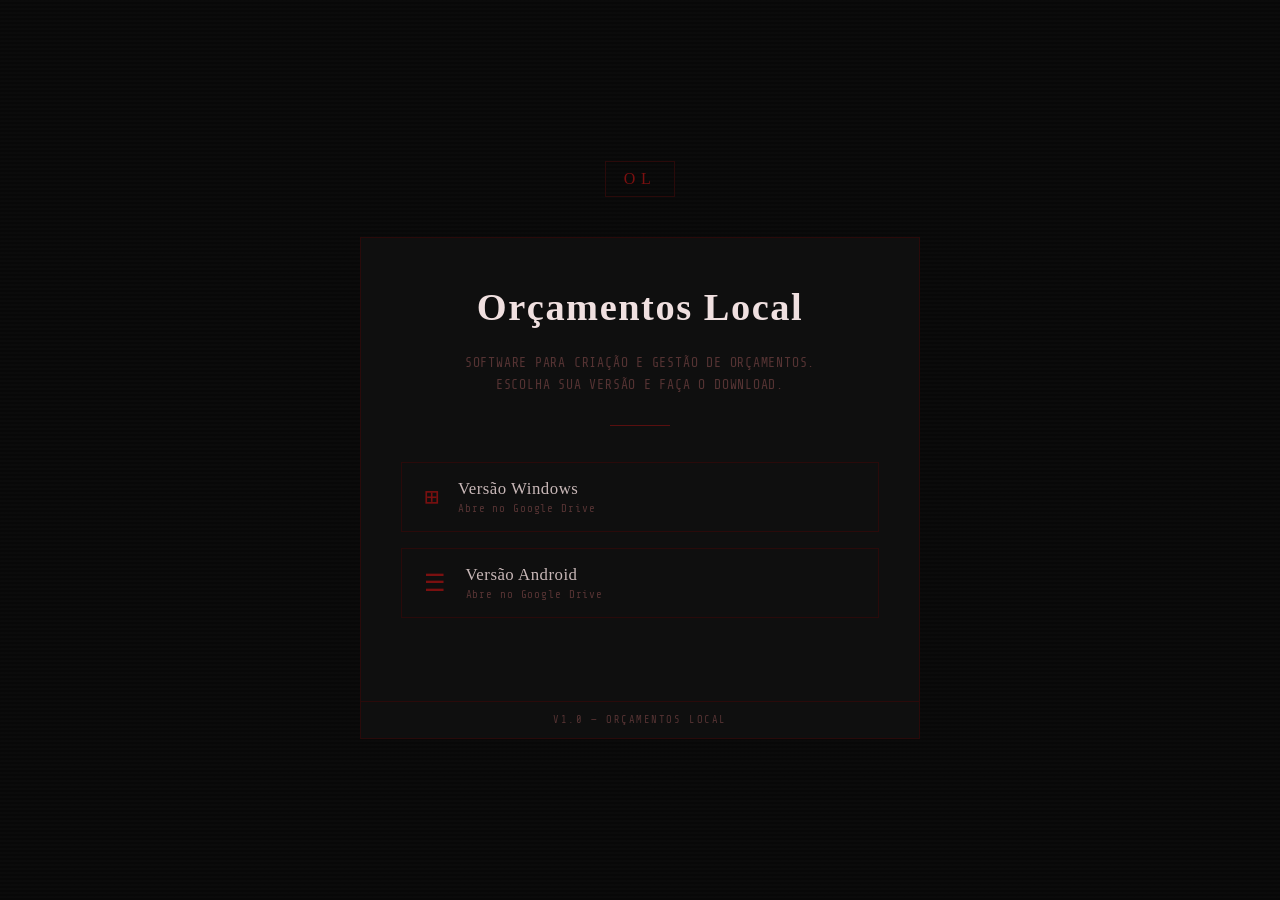
==== index.html @ 14ca270e "upload upload" ====
<!DOCTYPE html>
<html lang="pt-BR">
<head>
  <meta charset="UTF-8" />
  <meta name="viewport" content="width=device-width, initial-scale=1.0" />
  <title>Orçamentos Local</title>
  <link rel="stylesheet" href="style.css" />
</head>
<body>

  <div class="container">

    <header>
      <div class="logo-mark">OL</div>
    </header>

    <main>
      <h1>Orçamentos Local</h1>
      <h2>Software para criação e gestão de orçamentos.<br>Escolha sua versão e faça o download.</h2>

      <div class="divider"></div>

      <div class="buttons">

        <a class="btn" href="https://drive.google.com/drive/folders/1gRQSOIG7Rkxvti3DklFNzjTR8FhxQzdj?usp=drive_link" target="_blank" rel="noopener" id="btn-windows">
          <span class="btn-icon">⊞</span>
          <span class="btn-text">
            <span class="btn-label">Versão Windows</span>
            <span class="btn-sub">Abre no Google Drive</span>
          </span>
        </a>

        <a class="btn" href="https://drive.google.com/drive/folders/1ZdwQRkuTWuwqeoj8a6K441aAKIlNO_kb?usp=drive_link" target="_blank" rel="noopener" id="btn-android">
          <span class="btn-icon">☰</span>
          <span class="btn-text">
            <span class="btn-label">Versão Android</span>
            <span class="btn-sub">Abre no Google Drive</span>
          </span>
        </a>

      </div>

      <p class="note" id="download-note"></p>
    </main>

    <footer>
      <span>v1.0 &mdash; Orçamentos Local</span>
    </footer>

  </div>

  <script src="script.js"></script>
</body>
</html>
---- style.css ----
/* ===========================
   Orçamentos Local — style.css
   Tema: Vermelho & Preto
=========================== */

@import url('https://fonts.googleapis.com/css2?family=IM+Fell+English:ital@0;1&family=Share+Tech+Mono&display=swap');

*, *::before, *::after {
  box-sizing: border-box;
  margin: 0;
  padding: 0;
}

:root {
  --bg:         #080808;
  --bg-card:    #0f0f0f;
  --border:     #2a0a0a;
  --red:        #cc1a1a;
  --red-dim:    #7a1010;
  --red-glow:   rgba(204, 26, 26, 0.08);
  --text:       #c9b8b8;
  --text-muted: #553333;
  --white:      #f0e0e0;
}

html, body {
  height: 100%;
}

body {
  background-color: var(--bg);
  color: var(--text);
  font-family: 'Share Tech Mono', monospace;
  min-height: 100vh;
  display: flex;
  align-items: center;
  justify-content: center;
  padding: 2rem 1rem;

  background-image:
    repeating-linear-gradient(
      0deg,
      transparent,
      transparent 2px,
      rgba(255,255,255,0.01) 2px,
      rgba(255,255,255,0.01) 4px
    );
}

/* ── Layout ── */
.container {
  width: 100%;
  max-width: 560px;
  display: flex;
  flex-direction: column;
}

/* ── Header / Logo ── */
header {
  display: flex;
  justify-content: center;
  margin-bottom: 2.5rem;
}

.logo-mark {
  font-family: 'IM Fell English', serif;
  font-size: 1rem;
  letter-spacing: 0.35em;
  color: var(--red-dim);
  border: 1px solid var(--border);
  padding: 0.5rem 1.1rem;
  text-transform: uppercase;
}

/* ── Main Content ── */
main {
  border: 1px solid var(--border);
  background: var(--bg-card);
  padding: 3rem 2.5rem;
  display: flex;
  flex-direction: column;
  align-items: center;
  text-align: center;
  gap: 1.5rem;
}

h1 {
  font-family: 'IM Fell English', serif;
  font-size: 2.4rem;
  color: var(--white);
  letter-spacing: 0.04em;
  line-height: 1.1;
}

h2 {
  font-family: 'Share Tech Mono', monospace;
  font-size: 0.82rem;
  color: var(--text-muted);
  font-weight: 400;
  line-height: 1.7;
  letter-spacing: 0.06em;
  text-transform: uppercase;
}

/* ── Divider ── */
.divider {
  width: 60px;
  height: 1px;
  background: var(--red-dim);
  margin: 0.25rem auto;
  opacity: 0.7;
}

/* ── Buttons ── */
.buttons {
  display: flex;
  flex-direction: column;
  gap: 1rem;
  width: 100%;
  margin-top: 0.5rem;
}

.btn {
  display: flex;
  align-items: center;
  gap: 1.2rem;
  padding: 1rem 1.4rem;
  border: 1px solid var(--border);
  background: transparent;
  color: var(--text);
  text-decoration: none;
  transition: border-color 0.2s, background 0.2s, color 0.2s;
  text-align: left;
}

.btn:hover {
  border-color: var(--red);
  background: var(--red-glow);
  color: var(--white);
}

.btn:active {
  background: rgba(204, 26, 26, 0.15);
}

.btn-icon {
  font-size: 1.5rem;
  color: var(--red-dim);
  flex-shrink: 0;
  transition: color 0.2s;
}

.btn:hover .btn-icon {
  color: var(--red);
}

.btn-text {
  display: flex;
  flex-direction: column;
  gap: 0.2rem;
}

.btn-label {
  font-family: 'IM Fell English', serif;
  font-size: 1.05rem;
  color: inherit;
  letter-spacing: 0.03em;
}

.btn-sub {
  font-size: 0.68rem;
  color: var(--text-muted);
  letter-spacing: 0.08em;
}

/* ── Note ── */
.note {
  font-size: 0.7rem;
  color: var(--red-dim);
  letter-spacing: 0.1em;
  text-transform: uppercase;
  min-height: 1em;
  transition: opacity 0.4s;
}

/* ── Footer ── */
footer {
  border: 1px solid var(--border);
  border-top: none;
  padding: 0.75rem 1.5rem;
  text-align: center;
  font-size: 0.65rem;
  color: var(--text-muted);
  letter-spacing: 0.15em;
  text-transform: uppercase;
  background: var(--bg-card);
}

/* ── Responsive ── */
@media (max-width: 480px) {
  main {
    padding: 2rem 1.5rem;
  }

  h1 {
    font-size: 1.9rem;
  }

  h2 {
    font-size: 0.75rem;
  }
}
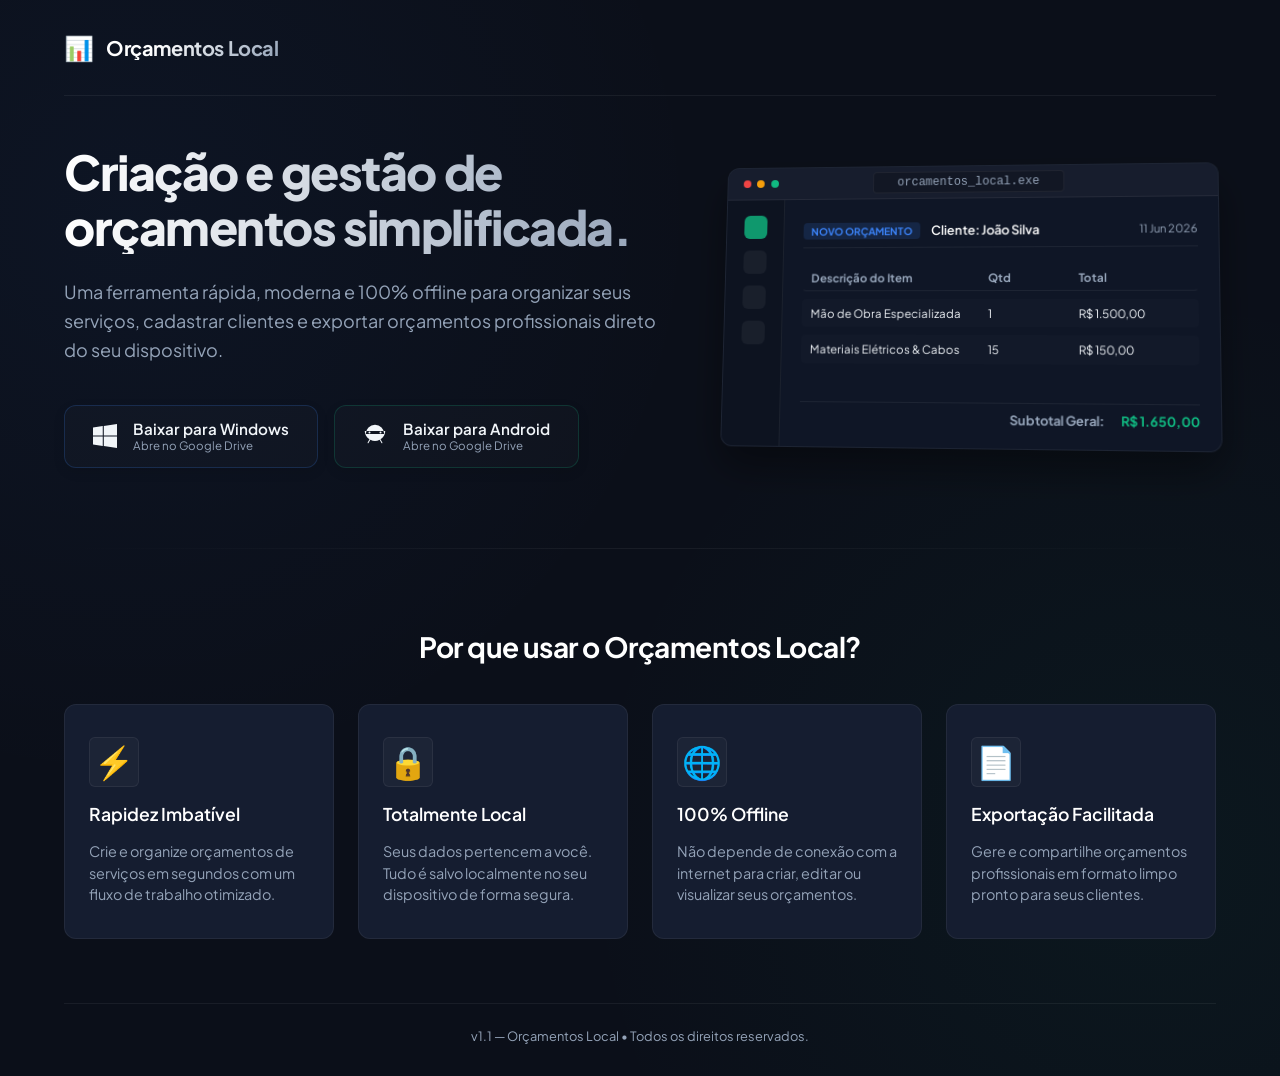
==== commit 1ef0fb61: "atualização" ====
--- a/index.html
+++ b/index.html
@@ -3,48 +3,162 @@
 <head>
   <meta charset="UTF-8" />
   <meta name="viewport" content="width=device-width, initial-scale=1.0" />
-  <title>Orçamentos Local</title>
+  <title>Orçamentos Local — Gestão de Orçamentos Profissional e Offline</title>
+  
+  <!-- SEO Meta Tags -->
+  <meta name="description" content="Orçamentos Local - Crie, organize e exporte orçamentos profissionais em segundos. Um software leve, seguro e 100% offline para Windows e Android." />
+  <meta name="keywords" content="orçamentos, gestão de orçamentos, gerar pdf, offline, windows, android, criar orçamento" />
+  
+  <!-- Open Graph / Facebook -->
+  <meta property="og:type" content="website" />
+  <meta property="og:title" content="Orçamentos Local — Gestão de Orçamentos Profissional" />
+  <meta property="og:description" content="Crie, organize e exporte orçamentos em segundos. Leve, seguro e 100% offline para Windows e Android." />
+  <meta property="og:image" content="https://raw.githubusercontent.com/username/project/main/preview.png" /> <!-- Placeholder for actual preview image -->
+
+  <!-- Google Fonts -->
+  <link rel="preconnect" href="https://fonts.googleapis.com">
+  <link rel="preconnect" href="https://fonts.gstatic.com" crossorigin>
+  <link href="https://fonts.googleapis.com/css2?family=Plus+Jakarta+Sans:wght@300;400;500;600;700&display=swap" rel="stylesheet">
+  
   <link rel="stylesheet" href="style.css" />
 </head>
 <body>
 
+  <!-- Toast Notification Container -->
+  <div id="toast-container"></div>
+
   <div class="container">
 
     <header>
-      <div class="logo-mark">OL</div>
+      <div class="logo">
+        <span class="logo-icon">📊</span>
+        <span class="logo-text">Orçamentos Local</span>
+      </div>
     </header>
 
     <main>
-      <h1>Orçamentos Local</h1>
-      <h2>Software para criação e gestão de orçamentos.<br>Escolha sua versão e faça o download.</h2>
+      
+      <!-- Hero Section -->
+      <section class="hero">
+        <div class="hero-text">
+          <h1>Criação e gestão de orçamentos simplificada.</h1>
+          <p class="subtitle">Uma ferramenta rápida, moderna e 100% offline para organizar seus serviços, cadastrar clientes e exportar orçamentos profissionais direto do seu dispositivo.</p>
+          
+          <div class="buttons">
+            <a class="btn btn-windows" href="https://drive.google.com/drive/folders/1gRQSOIG7Rkxvti3DklFNzjTR8FhxQzdj?usp=drive_link" target="_blank" rel="noopener" id="btn-windows">
+              <svg class="btn-svg" viewBox="0 0 24 24" width="24" height="24" fill="currentColor">
+                <path d="M0 3.449L9.75 2.1v9.45H0V3.449zM0 12.45h9.75v9.45L0 20.551v-8.1zM10.8 1.95L24 0v11.55H10.8V1.95zM10.8 12.45H24v11.55l-13.2-1.95v-9.6z"/>
+              </svg>
+              <span class="btn-text">
+                <span class="btn-label">Baixar para Windows</span>
+                <span class="btn-sub">Abre no Google Drive</span>
+              </span>
+            </a>
 
+            <a class="btn btn-android" href="https://drive.google.com/drive/folders/1ZdwQRkuTWuwqeoj8a6K441aAKIlNO_kb?usp=drive_link" target="_blank" rel="noopener" id="btn-android">
+              <svg class="btn-svg" viewBox="0 0 24 24" width="24" height="24" fill="currentColor">
+                <path d="M17.523 15.3l1.816 3.146a.5.5 0 1 1-.866.5l-1.838-3.185a10.05 10.05 0 0 1-9.27 0l-1.838 3.185a.5.5 0 0 1-.866-.5L6.477 15.3C3.666 13.565 1.75 10.51 1.75 7h20.5c0 3.51-1.916 6.565-4.727 8.3zm-11.023-5.8a1 1 0 1 0 0-2 1 1 0 0 0 0 2zm11 0a1 1 0 1 0 0-2 1 1 0 0 0 0 2zM12 .75a9.25 9.25 0 0 0-9.25 9.25h18.5A9.25 9.25 0 0 0 12 .75z"/>
+              </svg>
+              <span class="btn-text">
+                <span class="btn-label">Baixar para Android</span>
+                <span class="btn-sub">Abre no Google Drive</span>
+              </span>
+            </a>
+          </div>
+        </div>
+
+        <!-- Interactive Web Mockup -->
+        <div class="hero-mockup">
+          <div class="mockup-window">
+            <div class="mockup-header">
+              <div class="dots">
+                <span class="dot red"></span>
+                <span class="dot yellow"></span>
+                <span class="dot green"></span>
+              </div>
+              <div class="mockup-url">orcamentos_local.exe</div>
+            </div>
+            <div class="mockup-content">
+              <div class="mock-sidebar">
+                <div class="mock-nav-item active"></div>
+                <div class="mock-nav-item"></div>
+                <div class="mock-nav-item"></div>
+                <div class="mock-nav-item"></div>
+              </div>
+              <div class="mock-main">
+                <div class="mock-title-bar">
+                  <div>
+                    <span class="mock-tag">Novo Orçamento</span>
+                    <span class="mock-desc">Cliente: João Silva</span>
+                  </div>
+                  <span class="mock-date">11 Jun 2026</span>
+                </div>
+                <div class="mock-table">
+                  <div class="mock-row header">
+                    <span>Descrição do Item</span>
+                    <span>Qtd</span>
+                    <span>Total</span>
+                  </div>
+                  <div class="mock-row">
+                    <span>Mão de Obra Especializada</span>
+                    <span>1</span>
+                    <span>R$ 1.500,00</span>
+                  </div>
+                  <div class="mock-row">
+                    <span>Materiais Elétricos & Cabos</span>
+                    <span>15</span>
+                    <span>R$ 150,00</span>
+                  </div>
+                </div>
+                <div class="mock-total">
+                  <span>Subtotal Geral:</span>
+                  <span class="total-val">R$ 1.650,00</span>
+                </div>
+              </div>
+            </div>
+          </div>
+        </div>
+      </section>
+
+      <!-- Divider -->
       <div class="divider"></div>
 
-      <div class="buttons">
+      <!-- Features Section -->
+      <section class="features">
+        <h2>Por que usar o Orçamentos Local?</h2>
+        <div class="features-grid">
+          
+          <div class="feature-card">
+            <div class="feature-icon">⚡</div>
+            <h3>Rapidez Imbatível</h3>
+            <p>Crie e organize orçamentos de serviços em segundos com um fluxo de trabalho otimizado.</p>
+          </div>
 
-        <a class="btn" href="https://drive.google.com/drive/folders/1gRQSOIG7Rkxvti3DklFNzjTR8FhxQzdj?usp=drive_link" target="_blank" rel="noopener" id="btn-windows">
-          <span class="btn-icon">⊞</span>
-          <span class="btn-text">
-            <span class="btn-label">Versão Windows</span>
-            <span class="btn-sub">Abre no Google Drive</span>
-          </span>
-        </a>
+          <div class="feature-card">
+            <div class="feature-icon">🔒</div>
+            <h3>Totalmente Local</h3>
+            <p>Seus dados pertencem a você. Tudo é salvo localmente no seu dispositivo de forma segura.</p>
+          </div>
 
-        <a class="btn" href="https://drive.google.com/drive/folders/1ZdwQRkuTWuwqeoj8a6K441aAKIlNO_kb?usp=drive_link" target="_blank" rel="noopener" id="btn-android">
-          <span class="btn-icon">☰</span>
-          <span class="btn-text">
-            <span class="btn-label">Versão Android</span>
-            <span class="btn-sub">Abre no Google Drive</span>
-          </span>
-        </a>
+          <div class="feature-card">
+            <div class="feature-icon">🌐</div>
+            <h3>100% Offline</h3>
+            <p>Não depende de conexão com a internet para criar, editar ou visualizar seus orçamentos.</p>
+          </div>
 
-      </div>
+          <div class="feature-card">
+            <div class="feature-icon">📄</div>
+            <h3>Exportação Facilitada</h3>
+            <p>Gere e compartilhe orçamentos profissionais em formato limpo pronto para seus clientes.</p>
+          </div>
 
-      <p class="note" id="download-note"></p>
+        </div>
+      </section>
+
     </main>
 
     <footer>
-      <span>v1.0 &mdash; Orçamentos Local</span>
+      <span>v1.1 &mdash; Orçamentos Local &bull; Todos os direitos reservados.</span>
     </footer>
 
   </div>
--- a/style.css
+++ b/style.css
@@ -1,9 +1,7 @@
-/* ===========================
-   Orçamentos Local — style.css
-   Tema: Vermelho & Preto
-=========================== */
-
-@import url('https://fonts.googleapis.com/css2?family=IM+Fell+English:ital@0;1&family=Share+Tech+Mono&display=swap');
+/* =======================================================
+   Orçamentos Local — style.css (Nova Versão Modernizada)
+   Tema: Slate & Emerald (Profissional e Financeiro)
+   ======================================================= */
 
 *, *::before, *::after {
   box-sizing: border-box;
@@ -12,201 +10,524 @@
 }
 
 :root {
-  --bg:         #080808;
-  --bg-card:    #0f0f0f;
-  --border:     #2a0a0a;
-  --red:        #cc1a1a;
-  --red-dim:    #7a1010;
-  --red-glow:   rgba(204, 26, 26, 0.08);
-  --text:       #c9b8b8;
-  --text-muted: #553333;
-  --white:      #f0e0e0;
-}
-
-html, body {
-  height: 100%;
+  --bg: #0b0f19;
+  --bg-card: #151d30;
+  --bg-card-hover: #1c273f;
+  --border: rgba(255, 255, 255, 0.06);
+  --border-focus: rgba(16, 185, 129, 0.3);
+  --emerald: #10b981;
+  --emerald-glow: rgba(16, 185, 129, 0.15);
+  --blue: #3b82f6;
+  --blue-glow: rgba(59, 130, 246, 0.15);
+  --text: #f1f5f9;
+  --text-muted: #94a3b8;
+  --white: #ffffff;
+  --radius-sm: 6px;
+  --radius-md: 12px;
+  --radius-lg: 16px;
+  --transition: all 0.25s cubic-bezier(0.4, 0, 0.2, 1);
 }
 
 body {
   background-color: var(--bg);
   color: var(--text);
-  font-family: 'Share Tech Mono', monospace;
+  font-family: 'Plus Jakarta Sans', sans-serif;
   min-height: 100vh;
   display: flex;
-  align-items: center;
-  justify-content: center;
-  padding: 2rem 1rem;
-
-  background-image:
-    repeating-linear-gradient(
-      0deg,
-      transparent,
-      transparent 2px,
-      rgba(255,255,255,0.01) 2px,
-      rgba(255,255,255,0.01) 4px
-    );
-}
-
-/* ── Layout ── */
+  flex-direction: column;
+  justify-content: space-between;
+  position: relative;
+  overflow-x: hidden;
+  
+  /* Gradiente de fundo sutil para dar profundidade */
+  background-image: 
+    radial-gradient(circle at 10% 20%, rgba(59, 130, 246, 0.05) 0%, transparent 40%),
+    radial-gradient(circle at 90% 80%, rgba(16, 185, 129, 0.05) 0%, transparent 40%);
+}
+
 .container {
   width: 100%;
-  max-width: 560px;
-  display: flex;
-  flex-direction: column;
-}
-
-/* ── Header / Logo ── */
+  max-width: 1200px;
+  margin: 0 auto;
+  padding: 2rem 1.5rem;
+  display: flex;
+  flex-direction: column;
+  min-height: 100vh;
+  justify-content: space-between;
+}
+
+/* ── Header ── */
 header {
   display: flex;
-  justify-content: center;
-  margin-bottom: 2.5rem;
-}
-
-.logo-mark {
-  font-family: 'IM Fell English', serif;
-  font-size: 1rem;
-  letter-spacing: 0.35em;
-  color: var(--red-dim);
+  align-items: center;
+  padding-bottom: 2rem;
+  border-bottom: 1px solid var(--border);
+  margin-bottom: 3rem;
+}
+
+.logo {
+  display: flex;
+  align-items: center;
+  gap: 0.75rem;
+}
+
+.logo-icon {
+  font-size: 1.5rem;
+}
+
+.logo-text {
+  font-size: 1.25rem;
+  font-weight: 700;
+  letter-spacing: -0.02em;
+  color: var(--white);
+  background: linear-gradient(135deg, var(--white) 30%, var(--text-muted) 100%);
+  -webkit-background-clip: text;
+  -webkit-text-fill-color: transparent;
+}
+
+/* ── Main Content / Layout ── */
+main {
+  flex-grow: 1;
+  display: flex;
+  flex-direction: column;
+  gap: 5rem;
+}
+
+/* ── Hero Section ── */
+.hero {
+  display: grid;
+  grid-template-columns: 1.2fr 1fr;
+  gap: 3.5rem;
+  align-items: center;
+}
+
+.hero-text {
+  display: flex;
+  flex-direction: column;
+  gap: 1.5rem;
+  text-align: left;
+}
+
+h1 {
+  font-size: 3rem;
+  font-weight: 800;
+  line-height: 1.15;
+  color: var(--white);
+  letter-spacing: -0.03em;
+  background: linear-gradient(to right, #ffffff, #94a3b8);
+  -webkit-background-clip: text;
+  -webkit-text-fill-color: transparent;
+}
+
+.subtitle {
+  font-size: 1.125rem;
+  color: var(--text-muted);
+  line-height: 1.6;
+  font-weight: 400;
+}
+
+/* Botões Modernos */
+.buttons {
+  display: flex;
+  gap: 1rem;
+  margin-top: 1rem;
+  flex-wrap: wrap;
+}
+
+.btn {
+  display: flex;
+  align-items: center;
+  gap: 1rem;
+  padding: 0.85rem 1.75rem;
+  border-radius: var(--radius-md);
+  text-decoration: none;
+  font-weight: 600;
+  font-size: 0.95rem;
+  transition: var(--transition);
   border: 1px solid var(--border);
-  padding: 0.5rem 1.1rem;
+  background: rgba(255, 255, 255, 0.02);
+  color: var(--text);
+  box-shadow: 0 4px 12px rgba(0, 0, 0, 0.1);
+}
+
+.btn-windows {
+  border-color: rgba(59, 130, 246, 0.2);
+}
+
+.btn-windows:hover {
+  background: var(--blue-glow);
+  border-color: var(--blue);
+  color: var(--white);
+  box-shadow: 0 0 20px var(--blue-glow);
+  transform: translateY(-2px);
+}
+
+.btn-android {
+  border-color: rgba(16, 185, 129, 0.2);
+}
+
+.btn-android:hover {
+  background: var(--emerald-glow);
+  border-color: var(--emerald);
+  color: var(--white);
+  box-shadow: 0 0 20px var(--emerald-glow);
+  transform: translateY(-2px);
+}
+
+.btn-svg {
+  flex-shrink: 0;
+  transition: transform 0.2s;
+}
+
+.btn:hover .btn-svg {
+  transform: scale(1.1);
+}
+
+.btn-text {
+  display: flex;
+  flex-direction: column;
+  align-items: flex-start;
+}
+
+.btn-label {
+  font-size: 0.95rem;
+  font-weight: 600;
+}
+
+.btn-sub {
+  font-size: 0.72rem;
+  color: var(--text-muted);
+  font-weight: 400;
+}
+
+.btn:hover .btn-sub {
+  color: rgba(255, 255, 255, 0.7);
+}
+
+/* ── Mockup Interativo do App ── */
+.hero-mockup {
+  perspective: 1000px;
+  width: 100%;
+}
+
+.mockup-window {
+  background: #0f1626;
+  border: 1px solid var(--border);
+  border-radius: var(--radius-md);
+  overflow: hidden;
+  box-shadow: 0 20px 40px rgba(0, 0, 0, 0.4);
+  transform: rotateY(-5deg) rotateX(5deg);
+  transition: var(--transition);
+}
+
+.mockup-window:hover {
+  transform: rotateY(0deg) rotateX(0deg) translateY(-5px);
+  box-shadow: 0 25px 50px rgba(16, 185, 129, 0.1);
+  border-color: rgba(16, 185, 129, 0.2);
+}
+
+.mockup-header {
+  background: rgba(255, 255, 255, 0.03);
+  padding: 0.75rem 1rem;
+  display: flex;
+  align-items: center;
+  border-bottom: 1px solid var(--border);
+  position: relative;
+}
+
+.dots {
+  display: flex;
+  gap: 0.4rem;
+}
+
+.dot {
+  width: 8px;
+  height: 8px;
+  border-radius: 50%;
+}
+
+.dot.red { background: #ef4444; }
+.dot.yellow { background: #f59e0b; }
+.dot.green { background: #10b981; }
+
+.mockup-url {
+  position: absolute;
+  left: 50%;
+  transform: translateX(-50%);
+  font-size: 0.75rem;
+  color: var(--text-muted);
+  background: rgba(0, 0, 0, 0.2);
+  padding: 0.2rem 1.5rem;
+  border-radius: 4px;
+  border: 1px solid var(--border);
+  font-family: monospace;
+}
+
+.mockup-content {
+  display: grid;
+  grid-template-columns: 60px 1fr;
+  height: 250px;
+}
+
+.mock-sidebar {
+  background: rgba(0, 0, 0, 0.15);
+  border-right: 1px solid var(--border);
+  padding: 1rem 0.5rem;
+  display: flex;
+  flex-direction: column;
+  gap: 0.75rem;
+  align-items: center;
+}
+
+.mock-nav-item {
+  width: 24px;
+  height: 24px;
+  border-radius: 6px;
+  background: rgba(255, 255, 255, 0.05);
+}
+
+.mock-nav-item.active {
+  background: var(--emerald);
+  opacity: 0.8;
+}
+
+.mock-main {
+  padding: 1.25rem;
+  display: flex;
+  flex-direction: column;
+  gap: 1rem;
+}
+
+.mock-title-bar {
+  display: flex;
+  justify-content: space-between;
+  align-items: center;
+  border-bottom: 1px solid var(--border);
+  padding-bottom: 0.5rem;
+}
+
+.mock-tag {
+  background: rgba(59, 130, 246, 0.15);
+  color: var(--blue);
+  padding: 0.15rem 0.5rem;
+  border-radius: 4px;
+  font-size: 0.65rem;
+  font-weight: 700;
   text-transform: uppercase;
-}
-
-/* ── Main Content ── */
-main {
-  border: 1px solid var(--border);
-  background: var(--bg-card);
-  padding: 3rem 2.5rem;
-  display: flex;
-  flex-direction: column;
-  align-items: center;
-  text-align: center;
-  gap: 1.5rem;
-}
-
-h1 {
-  font-family: 'IM Fell English', serif;
-  font-size: 2.4rem;
-  color: var(--white);
-  letter-spacing: 0.04em;
-  line-height: 1.1;
-}
-
-h2 {
-  font-family: 'Share Tech Mono', monospace;
-  font-size: 0.82rem;
-  color: var(--text-muted);
-  font-weight: 400;
-  line-height: 1.7;
-  letter-spacing: 0.06em;
-  text-transform: uppercase;
+  margin-right: 0.5rem;
+}
+
+.mock-desc {
+  font-size: 0.8rem;
+  font-weight: 600;
+  color: var(--white);
+}
+
+.mock-date {
+  font-size: 0.7rem;
+  color: var(--text-muted);
+}
+
+.mock-table {
+  display: flex;
+  flex-direction: column;
+  gap: 0.5rem;
+}
+
+.mock-row {
+  display: grid;
+  grid-template-columns: 2fr 1fr 1.2fr;
+  font-size: 0.72rem;
+  padding: 0.35rem 0.5rem;
+  background: rgba(255, 255, 255, 0.01);
+  border-radius: 4px;
+  border: 1px solid transparent;
+}
+
+.mock-row.header {
+  font-weight: bold;
+  color: var(--text-muted);
+  border-bottom: 1px solid var(--border);
+  background: transparent;
+}
+
+.mock-total {
+  margin-top: auto;
+  align-self: flex-end;
+  display: flex;
+  gap: 1rem;
+  font-size: 0.8rem;
+  font-weight: 700;
+  color: var(--text-muted);
+  border-top: 1px solid var(--border);
+  padding-top: 0.5rem;
+  width: 100%;
+  justify-content: flex-end;
+}
+
+.total-val {
+  color: var(--emerald);
 }
 
 /* ── Divider ── */
 .divider {
-  width: 60px;
   height: 1px;
-  background: var(--red-dim);
-  margin: 0.25rem auto;
-  opacity: 0.7;
-}
-
-/* ── Buttons ── */
-.buttons {
+  background: linear-gradient(to right, transparent, var(--border), transparent);
+  width: 100%;
+}
+
+/* ── Seção de Funcionalidades (Features) ── */
+.features {
+  display: flex;
+  flex-direction: column;
+  gap: 2.5rem;
+  align-items: center;
+}
+
+.features h2 {
+  font-size: 1.75rem;
+  font-weight: 700;
+  letter-spacing: -0.02em;
+  color: var(--white);
+  text-align: center;
+}
+
+.features-grid {
+  display: grid;
+  grid-template-columns: repeat(auto-fit, minmax(240px, 1fr));
+  gap: 1.5rem;
+  width: 100%;
+}
+
+.feature-card {
+  background: var(--bg-card);
+  border: 1px solid var(--border);
+  padding: 2rem 1.5rem;
+  border-radius: var(--radius-md);
   display: flex;
   flex-direction: column;
   gap: 1rem;
-  width: 100%;
-  margin-top: 0.5rem;
-}
-
-.btn {
-  display: flex;
-  align-items: center;
-  gap: 1.2rem;
-  padding: 1rem 1.4rem;
+  transition: var(--transition);
+  text-align: left;
+}
+
+.feature-card:hover {
+  background: var(--bg-card-hover);
+  border-color: var(--border-focus);
+  transform: translateY(-4px);
+  box-shadow: 0 10px 30px rgba(0, 0, 0, 0.2);
+}
+
+.feature-icon {
+  font-size: 2rem;
+  width: 50px;
+  height: 50px;
+  display: flex;
+  align-items: center;
+  justify-content: center;
+  background: rgba(255, 255, 255, 0.03);
+  border-radius: var(--radius-sm);
   border: 1px solid var(--border);
-  background: transparent;
-  color: var(--text);
-  text-decoration: none;
-  transition: border-color 0.2s, background 0.2s, color 0.2s;
-  text-align: left;
-}
-
-.btn:hover {
-  border-color: var(--red);
-  background: var(--red-glow);
-  color: var(--white);
-}
-
-.btn:active {
-  background: rgba(204, 26, 26, 0.15);
-}
-
-.btn-icon {
-  font-size: 1.5rem;
-  color: var(--red-dim);
-  flex-shrink: 0;
-  transition: color 0.2s;
-}
-
-.btn:hover .btn-icon {
-  color: var(--red);
-}
-
-.btn-text {
-  display: flex;
-  flex-direction: column;
-  gap: 0.2rem;
-}
-
-.btn-label {
-  font-family: 'IM Fell English', serif;
-  font-size: 1.05rem;
-  color: inherit;
-  letter-spacing: 0.03em;
-}
-
-.btn-sub {
-  font-size: 0.68rem;
-  color: var(--text-muted);
-  letter-spacing: 0.08em;
-}
-
-/* ── Note ── */
-.note {
-  font-size: 0.7rem;
-  color: var(--red-dim);
-  letter-spacing: 0.1em;
-  text-transform: uppercase;
-  min-height: 1em;
-  transition: opacity 0.4s;
+}
+
+.feature-card:hover .feature-icon {
+  background: rgba(16, 185, 129, 0.1);
+  border-color: rgba(16, 185, 129, 0.3);
+}
+
+.feature-card h3 {
+  font-size: 1.1rem;
+  font-weight: 600;
+  color: var(--white);
+}
+
+.feature-card p {
+  font-size: 0.9rem;
+  color: var(--text-muted);
+  line-height: 1.5;
+}
+
+/* ── Notificações (Toast) ── */
+#toast-container {
+  position: fixed;
+  top: 1.5rem;
+  right: 1.5rem;
+  z-index: 1000;
+  display: flex;
+  flex-direction: column;
+  gap: 0.75rem;
+}
+
+.toast {
+  background: #1e293b;
+  border: 1px solid var(--emerald);
+  color: var(--white);
+  padding: 1rem 1.5rem;
+  border-radius: var(--radius-md);
+  box-shadow: 0 10px 25px rgba(0, 0, 0, 0.3);
+  font-size: 0.875rem;
+  font-weight: 500;
+  display: flex;
+  align-items: center;
+  gap: 0.75rem;
+  transform: translateX(120%);
+  transition: transform 0.4s cubic-bezier(0.16, 1, 0.3, 1), opacity 0.4s;
+  opacity: 0;
+}
+
+.toast.show {
+  transform: translateX(0);
+  opacity: 1;
 }
 
 /* ── Footer ── */
 footer {
-  border: 1px solid var(--border);
-  border-top: none;
-  padding: 0.75rem 1.5rem;
+  border-top: 1px solid var(--border);
+  padding-top: 1.5rem;
+  margin-top: 4rem;
   text-align: center;
-  font-size: 0.65rem;
-  color: var(--text-muted);
-  letter-spacing: 0.15em;
-  text-transform: uppercase;
-  background: var(--bg-card);
-}
-
-/* ── Responsive ── */
+  font-size: 0.8rem;
+  color: var(--text-muted);
+}
+
+/* ── Responsividade ── */
+@media (max-width: 968px) {
+  .hero {
+    grid-template-columns: 1fr;
+    gap: 3rem;
+    text-align: center;
+  }
+
+  .hero-text {
+    align-items: center;
+    text-align: center;
+  }
+
+  h1 {
+    font-size: 2.25rem;
+  }
+
+  .mockup-window {
+    transform: none;
+  }
+  
+  .mockup-window:hover {
+    transform: translateY(-5px);
+  }
+}
+
 @media (max-width: 480px) {
-  main {
-    padding: 2rem 1.5rem;
-  }
-
-  h1 {
-    font-size: 1.9rem;
-  }
-
-  h2 {
-    font-size: 0.75rem;
-  }
-}
+  .container {
+    padding: 1.5rem 1rem;
+  }
+  
+  .buttons {
+    flex-direction: column;
+    width: 100%;
+  }
+  
+  .btn {
+    width: 100%;
+    justify-content: center;
+  }
+}
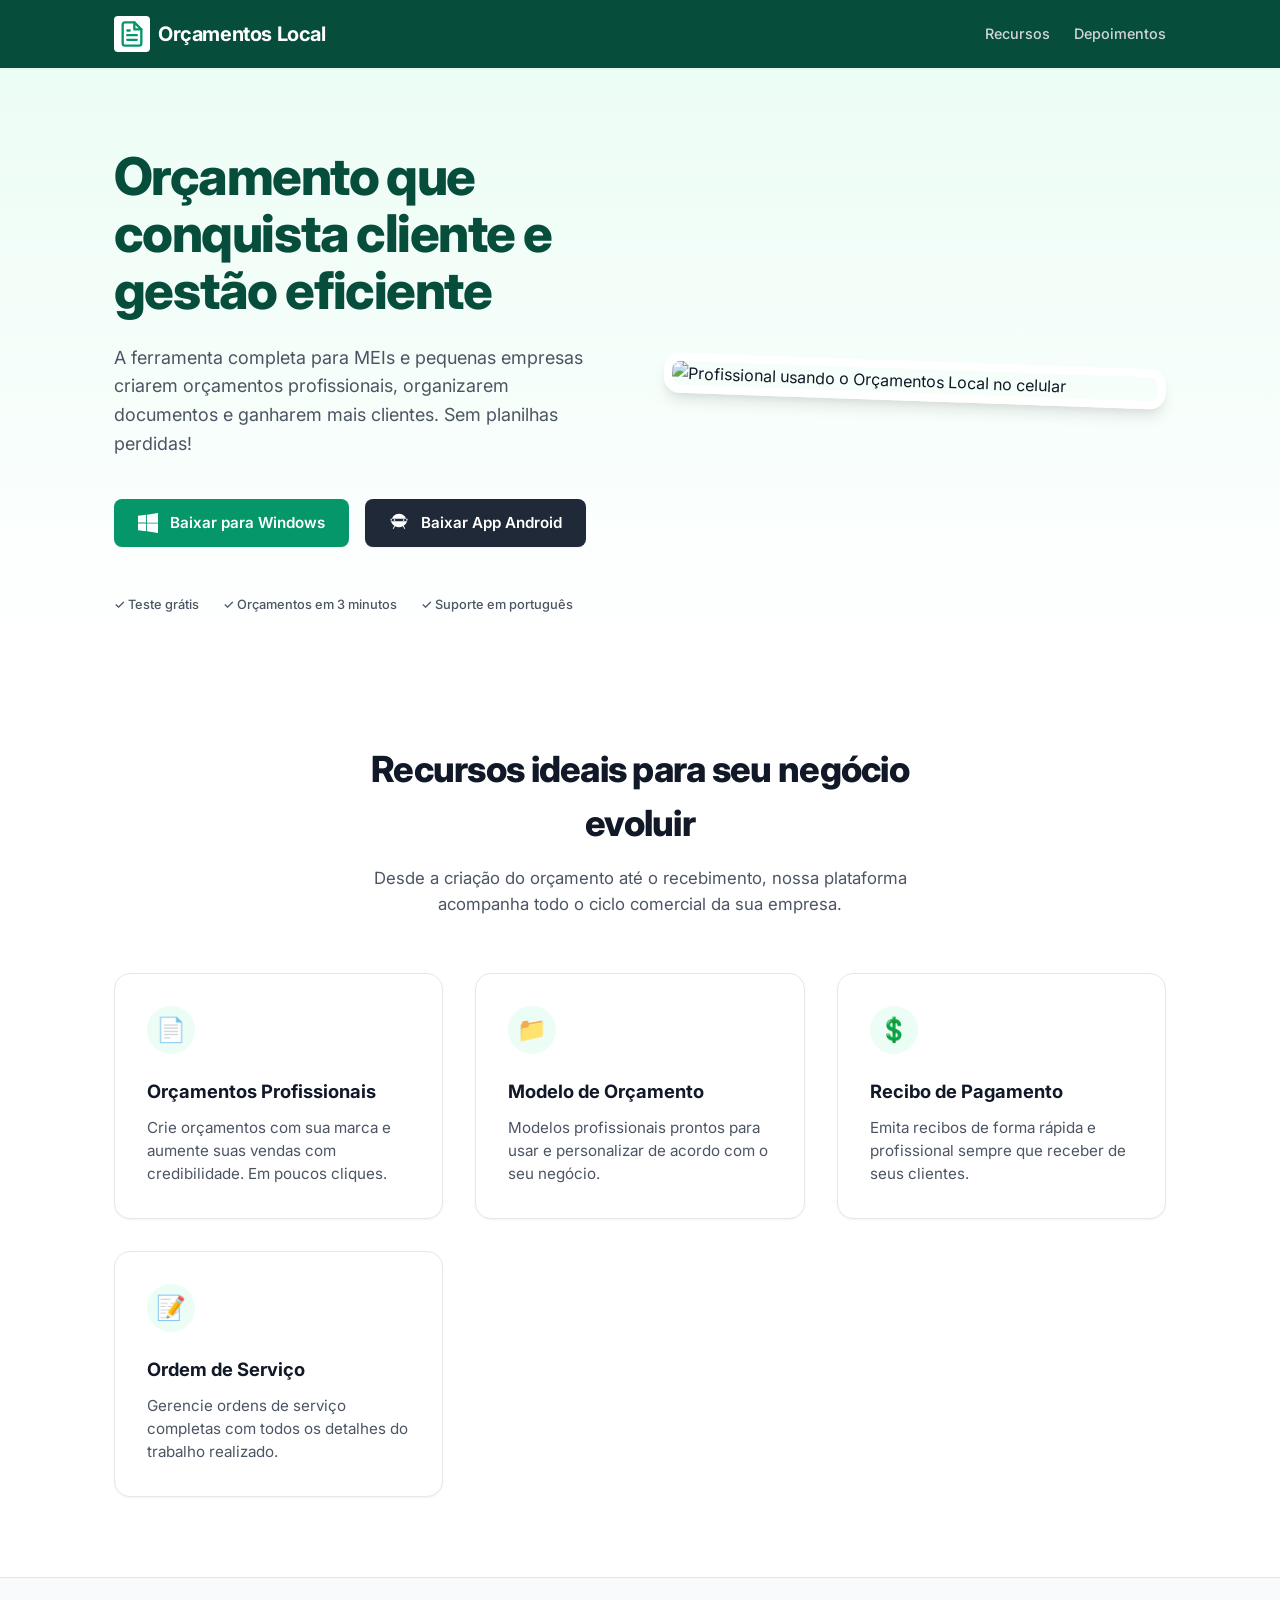
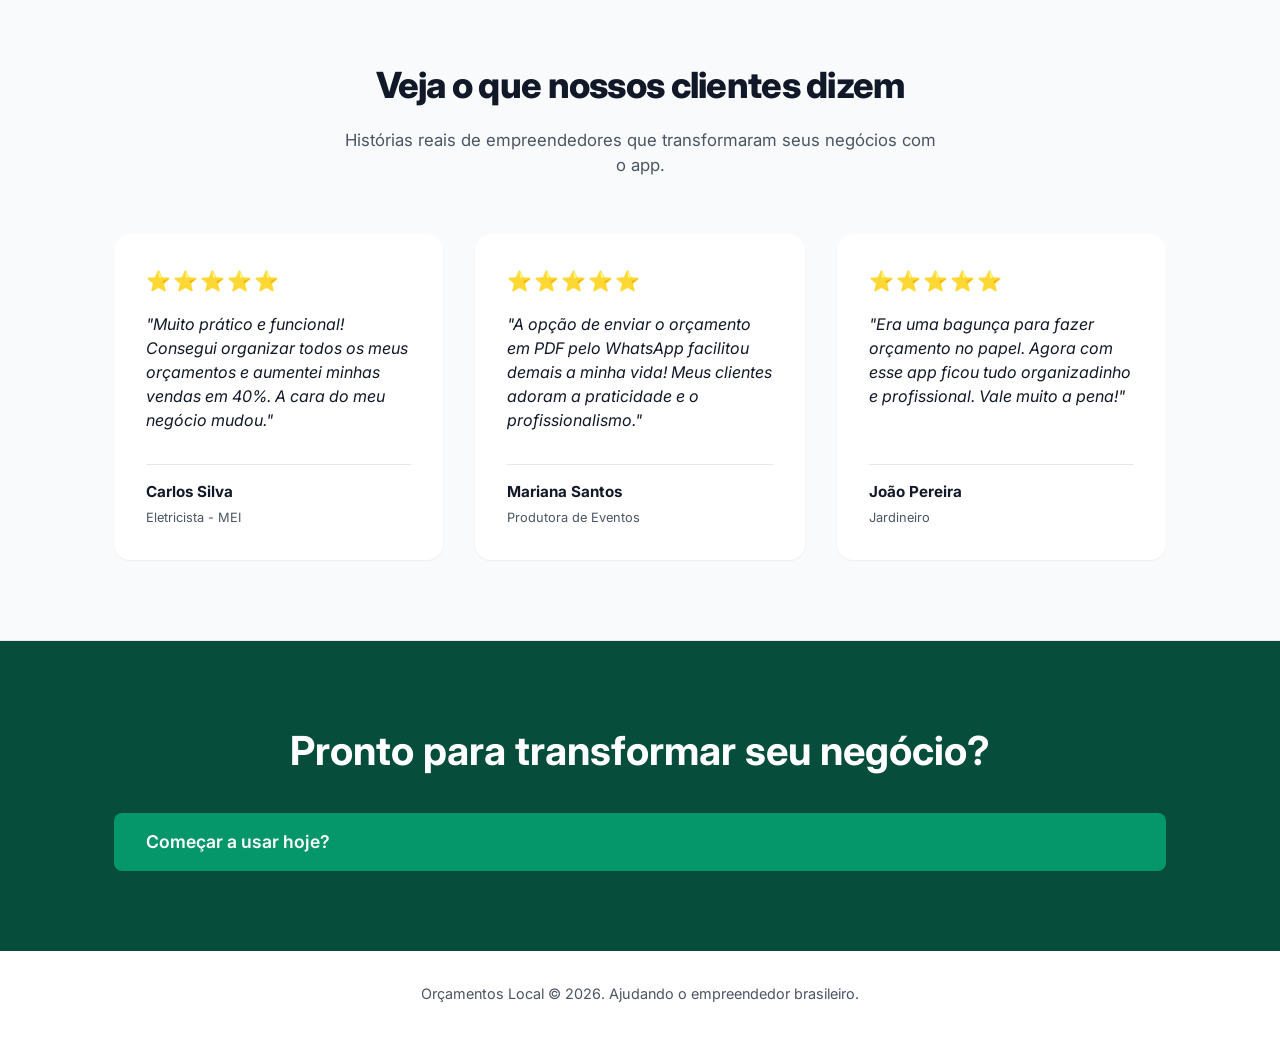
==== commit a1c3bbc0: "atualizacao" ====
--- a/index.html
+++ b/index.html
@@ -3,166 +3,192 @@
 <head>
   <meta charset="UTF-8" />
   <meta name="viewport" content="width=device-width, initial-scale=1.0" />
-  <title>Orçamentos Local — Gestão de Orçamentos Profissional e Offline</title>
+  <title>Fazer Orçamento | A ferramenta completa para MEIs</title>
   
-  <!-- SEO Meta Tags -->
-  <meta name="description" content="Orçamentos Local - Crie, organize e exporte orçamentos profissionais em segundos. Um software leve, seguro e 100% offline para Windows e Android." />
-  <meta name="keywords" content="orçamentos, gestão de orçamentos, gerar pdf, offline, windows, android, criar orçamento" />
+  <meta name="description" content="A ferramenta completa para MEIs e pequenas empresas criarem orçamentos profissionais, organizarem documentos e ganharem mais clientes. Sem planilhas complicadas." />
+  <meta name="keywords" content="fazer orçamento, orçamentos, mei, pequenas empresas, recibos, ordem de serviço" />
   
-  <!-- Open Graph / Facebook -->
-  <meta property="og:type" content="website" />
-  <meta property="og:title" content="Orçamentos Local — Gestão de Orçamentos Profissional" />
-  <meta property="og:description" content="Crie, organize e exporte orçamentos em segundos. Leve, seguro e 100% offline para Windows e Android." />
-  <meta property="og:image" content="https://raw.githubusercontent.com/username/project/main/preview.png" /> <!-- Placeholder for actual preview image -->
+  <meta property="og:title" content="Fazer Orçamento | A ferramenta completa para MEIs" />
+  <meta property="og:description" content="Crie orçamentos profissionais em 3 minutos e organize todo o seu negócio." />
 
-  <!-- Google Fonts -->
+  <!-- Google Fonts: Inter para um visual limpo e humano -->
   <link rel="preconnect" href="https://fonts.googleapis.com">
   <link rel="preconnect" href="https://fonts.gstatic.com" crossorigin>
-  <link href="https://fonts.googleapis.com/css2?family=Plus+Jakarta+Sans:wght@300;400;500;600;700&display=swap" rel="stylesheet">
+  <link href="https://fonts.googleapis.com/css2?family=Inter:wght@400;500;600;700;800&display=swap" rel="stylesheet">
   
-  <link rel="stylesheet" href="style.css" />
+  <link rel="stylesheet" href="style.css?v=2" />
 </head>
 <body>
 
   <!-- Toast Notification Container -->
   <div id="toast-container"></div>
 
-  <div class="container">
-
-    <header>
+  <header>
+    <div class="header-container">
       <div class="logo">
-        <span class="logo-icon">📊</span>
+        <span class="logo-icon">
+          <svg viewBox="0 0 24 24" width="28" height="28" fill="none" stroke="currentColor" stroke-width="2" stroke-linecap="round" stroke-linejoin="round">
+            <path d="M14 2H6a2 2 0 0 0-2 2v16a2 2 0 0 0 2 2h12a2 2 0 0 0 2-2V8z"></path>
+            <polyline points="14 2 14 8 20 8"></polyline>
+            <line x1="16" y1="13" x2="8" y2="13"></line>
+            <line x1="16" y1="17" x2="8" y2="17"></line>
+            <polyline points="10 9 9 9 8 9"></polyline>
+          </svg>
+        </span>
         <span class="logo-text">Orçamentos Local</span>
       </div>
-    </header>
+      <div class="header-nav">
+        <a href="#recursos" class="nav-link">Recursos</a>
+        <a href="#depoimentos" class="nav-link">Depoimentos</a>
+      </div>
+    </div>
+  </header>
 
-    <main>
-      
-      <!-- Hero Section -->
-      <section class="hero">
+  <main>
+    <!-- Hero Section (Light Gradient) -->
+    <section class="hero-wrapper">
+      <div class="container hero">
         <div class="hero-text">
-          <h1>Criação e gestão de orçamentos simplificada.</h1>
-          <p class="subtitle">Uma ferramenta rápida, moderna e 100% offline para organizar seus serviços, cadastrar clientes e exportar orçamentos profissionais direto do seu dispositivo.</p>
+          <h1>Orçamento que conquista cliente e gestão eficiente</h1>
+          <p class="subtitle">A ferramenta completa para MEIs e pequenas empresas criarem orçamentos profissionais, organizarem documentos e ganharem mais clientes. Sem planilhas perdidas!</p>
           
           <div class="buttons">
-            <a class="btn btn-windows" href="https://drive.google.com/drive/folders/1gRQSOIG7Rkxvti3DklFNzjTR8FhxQzdj?usp=drive_link" target="_blank" rel="noopener" id="btn-windows">
-              <svg class="btn-svg" viewBox="0 0 24 24" width="24" height="24" fill="currentColor">
+            <a class="btn btn-primary" href="https://pay.kiwify.com.br/I9dFNI9" target="_blank" rel="noopener" id="btn-windows">
+              <svg class="btn-svg" viewBox="0 0 24 24" width="20" height="20" fill="currentColor">
                 <path d="M0 3.449L9.75 2.1v9.45H0V3.449zM0 12.45h9.75v9.45L0 20.551v-8.1zM10.8 1.95L24 0v11.55H10.8V1.95zM10.8 12.45H24v11.55l-13.2-1.95v-9.6z"/>
               </svg>
-              <span class="btn-text">
-                <span class="btn-label">Baixar para Windows</span>
-                <span class="btn-sub">Abre no Google Drive</span>
-              </span>
+              <span>Baixar para Windows</span>
             </a>
 
-            <a class="btn btn-android" href="https://drive.google.com/drive/folders/1ZdwQRkuTWuwqeoj8a6K441aAKIlNO_kb?usp=drive_link" target="_blank" rel="noopener" id="btn-android">
-              <svg class="btn-svg" viewBox="0 0 24 24" width="24" height="24" fill="currentColor">
+            <a class="btn btn-secondary" href="https://pay.kiwify.com.br/I9dFNI9" target="_blank" rel="noopener" id="btn-android">
+              <svg class="btn-svg" viewBox="0 0 24 24" width="20" height="20" fill="currentColor">
                 <path d="M17.523 15.3l1.816 3.146a.5.5 0 1 1-.866.5l-1.838-3.185a10.05 10.05 0 0 1-9.27 0l-1.838 3.185a.5.5 0 0 1-.866-.5L6.477 15.3C3.666 13.565 1.75 10.51 1.75 7h20.5c0 3.51-1.916 6.565-4.727 8.3zm-11.023-5.8a1 1 0 1 0 0-2 1 1 0 0 0 0 2zm11 0a1 1 0 1 0 0-2 1 1 0 0 0 0 2zM12 .75a9.25 9.25 0 0 0-9.25 9.25h18.5A9.25 9.25 0 0 0 12 .75z"/>
               </svg>
-              <span class="btn-text">
-                <span class="btn-label">Baixar para Android</span>
-                <span class="btn-sub">Abre no Google Drive</span>
-              </span>
+              <span>Baixar App Android</span>
             </a>
+          </div>
+
+          <div class="hero-badges">
+            <span class="badge">✓ Teste grátis</span>
+            <span class="badge">✓ Orçamentos em 3 minutos</span>
+            <span class="badge">✓ Suporte em português</span>
           </div>
         </div>
 
-        <!-- Interactive Web Mockup -->
-        <div class="hero-mockup">
-          <div class="mockup-window">
-            <div class="mockup-header">
-              <div class="dots">
-                <span class="dot red"></span>
-                <span class="dot yellow"></span>
-                <span class="dot green"></span>
-              </div>
-              <div class="mockup-url">orcamentos_local.exe</div>
-            </div>
-            <div class="mockup-content">
-              <div class="mock-sidebar">
-                <div class="mock-nav-item active"></div>
-                <div class="mock-nav-item"></div>
-                <div class="mock-nav-item"></div>
-                <div class="mock-nav-item"></div>
-              </div>
-              <div class="mock-main">
-                <div class="mock-title-bar">
-                  <div>
-                    <span class="mock-tag">Novo Orçamento</span>
-                    <span class="mock-desc">Cliente: João Silva</span>
-                  </div>
-                  <span class="mock-date">11 Jun 2026</span>
-                </div>
-                <div class="mock-table">
-                  <div class="mock-row header">
-                    <span>Descrição do Item</span>
-                    <span>Qtd</span>
-                    <span>Total</span>
-                  </div>
-                  <div class="mock-row">
-                    <span>Mão de Obra Especializada</span>
-                    <span>1</span>
-                    <span>R$ 1.500,00</span>
-                  </div>
-                  <div class="mock-row">
-                    <span>Materiais Elétricos & Cabos</span>
-                    <span>15</span>
-                    <span>R$ 150,00</span>
-                  </div>
-                </div>
-                <div class="mock-total">
-                  <span>Subtotal Geral:</span>
-                  <span class="total-val">R$ 1.650,00</span>
-                </div>
+        <div class="hero-image-wrapper">
+          <!-- We use the absolute path to the generated image to embed it correctly -->
+          <img src="file:///C:/Users/virtus/.gemini/antigravity-ide/brain/290d1a55-6ab2-42a6-82fa-49fa16246a37/worker_using_app_1781218545106.png" alt="Profissional usando o Orçamentos Local no celular" class="hero-image" />
+        </div>
+      </div>
+    </section>
+
+    <!-- Features Section -->
+    <section class="container features" id="recursos">
+      <div class="section-header">
+        <h2>Recursos ideais para seu negócio evoluir</h2>
+        <p>Desde a criação do orçamento até o recebimento, nossa plataforma acompanha todo o ciclo comercial da sua empresa.</p>
+      </div>
+
+      <div class="features-grid">
+        
+        <div class="feature-card">
+          <div class="feature-icon-wrapper">
+            <span class="feature-icon">📄</span>
+          </div>
+          <h3>Orçamentos Profissionais</h3>
+          <p>Crie orçamentos com sua marca e aumente suas vendas com credibilidade. Em poucos cliques.</p>
+        </div>
+
+        <div class="feature-card">
+          <div class="feature-icon-wrapper">
+            <span class="feature-icon">📁</span>
+          </div>
+          <h3>Modelo de Orçamento</h3>
+          <p>Modelos profissionais prontos para usar e personalizar de acordo com o seu negócio.</p>
+        </div>
+
+        <div class="feature-card">
+          <div class="feature-icon-wrapper">
+            <span class="feature-icon">💲</span>
+          </div>
+          <h3>Recibo de Pagamento</h3>
+          <p>Emita recibos de forma rápida e profissional sempre que receber de seus clientes.</p>
+        </div>
+
+        <div class="feature-card">
+          <div class="feature-icon-wrapper">
+            <span class="feature-icon">📝</span>
+          </div>
+          <h3>Ordem de Serviço</h3>
+          <p>Gerencie ordens de serviço completas com todos os detalhes do trabalho realizado.</p>
+        </div>
+
+      </div>
+    </section>
+
+    <!-- Social Proof Section -->
+    <section class="testimonials-wrapper" id="depoimentos">
+      <div class="container testimonials">
+        <div class="section-header">
+          <h2>Veja o que nossos clientes dizem</h2>
+          <p>Histórias reais de empreendedores que transformaram seus negócios com o app.</p>
+        </div>
+
+        <div class="testimonials-grid">
+          
+          <div class="testimonial-card">
+            <div class="stars">⭐⭐⭐⭐⭐</div>
+            <p>"Muito prático e funcional! Consegui organizar todos os meus orçamentos e aumentei minhas vendas em 40%. A cara do meu negócio mudou."</p>
+            <div class="author">
+              <div class="author-info">
+                <strong>Carlos Silva</strong>
+                <span>Eletricista - MEI</span>
               </div>
             </div>
           </div>
-        </div>
-      </section>
 
-      <!-- Divider -->
-      <div class="divider"></div>
-
-      <!-- Features Section -->
-      <section class="features">
-        <h2>Por que usar o Orçamentos Local?</h2>
-        <div class="features-grid">
-          
-          <div class="feature-card">
-            <div class="feature-icon">⚡</div>
-            <h3>Rapidez Imbatível</h3>
-            <p>Crie e organize orçamentos de serviços em segundos com um fluxo de trabalho otimizado.</p>
+          <div class="testimonial-card">
+            <div class="stars">⭐⭐⭐⭐⭐</div>
+            <p>"A opção de enviar o orçamento em PDF pelo WhatsApp facilitou demais a minha vida! Meus clientes adoram a praticidade e o profissionalismo."</p>
+            <div class="author">
+              <div class="author-info">
+                <strong>Mariana Santos</strong>
+                <span>Produtora de Eventos</span>
+              </div>
+            </div>
           </div>
 
-          <div class="feature-card">
-            <div class="feature-icon">🔒</div>
-            <h3>Totalmente Local</h3>
-            <p>Seus dados pertencem a você. Tudo é salvo localmente no seu dispositivo de forma segura.</p>
-          </div>
-
-          <div class="feature-card">
-            <div class="feature-icon">🌐</div>
-            <h3>100% Offline</h3>
-            <p>Não depende de conexão com a internet para criar, editar ou visualizar seus orçamentos.</p>
-          </div>
-
-          <div class="feature-card">
-            <div class="feature-icon">📄</div>
-            <h3>Exportação Facilitada</h3>
-            <p>Gere e compartilhe orçamentos profissionais em formato limpo pronto para seus clientes.</p>
+          <div class="testimonial-card">
+            <div class="stars">⭐⭐⭐⭐⭐</div>
+            <p>"Era uma bagunça para fazer orçamento no papel. Agora com esse app ficou tudo organizadinho e profissional. Vale muito a pena!"</p>
+            <div class="author">
+              <div class="author-info">
+                <strong>João Pereira</strong>
+                <span>Jardineiro</span>
+              </div>
+            </div>
           </div>
 
         </div>
-      </section>
+      </div>
+    </section>
 
-    </main>
+    <!-- CTA Final Section -->
+    <section class="cta-wrapper">
+      <div class="container cta-section">
+        <h2>Pronto para transformar seu negócio?</h2>
+        <a href="#btn-android" class="btn btn-primary btn-large">Começar a usar hoje?</a>
+      </div>
+    </section>
 
-    <footer>
-      <span>v1.1 &mdash; Orçamentos Local &bull; Todos os direitos reservados.</span>
-    </footer>
+  </main>
 
-  </div>
+  <footer>
+    <div class="container">
+      <p>Orçamentos Local &copy; 2026. Ajudando o empreendedor brasileiro.</p>
+    </div>
+  </footer>
 
-  <script src="script.js"></script>
+  <script src="script.js?v=2"></script>
 </body>
 </html>
--- a/style.css
+++ b/style.css
@@ -1,6 +1,6 @@
 /* =======================================================
-   Orçamentos Local — style.css (Nova Versão Modernizada)
-   Tema: Slate & Emerald (Profissional e Financeiro)
+   Orçamentos Local — style.css (Tema Claro Humanizado)
+   Inspirado na referência de alta conversão (Light Theme)
    ======================================================= */
 
 *, *::before, *::after {
@@ -10,94 +10,139 @@
 }
 
 :root {
-  --bg: #0b0f19;
-  --bg-card: #151d30;
-  --bg-card-hover: #1c273f;
-  --border: rgba(255, 255, 255, 0.06);
-  --border-focus: rgba(16, 185, 129, 0.3);
-  --emerald: #10b981;
-  --emerald-glow: rgba(16, 185, 129, 0.15);
-  --blue: #3b82f6;
-  --blue-glow: rgba(59, 130, 246, 0.15);
-  --text: #f1f5f9;
-  --text-muted: #94a3b8;
-  --white: #ffffff;
-  --radius-sm: 6px;
-  --radius-md: 12px;
+  /* Cores Principais */
+  --bg-white: #ffffff;
+  --bg-gray: #f9fafb;
+  --bg-hero-dark: #064e3b; /* Fundo do header / Topo escuro */
+  --bg-hero-light: #ecfdf5; /* Gradiente amigável verde muito claro */
+  
+  --text-dark: #111827;
+  --text-muted: #4b5563;
+  --text-light: #f3f4f6;
+
+  --primary: #059669;      /* Verde esmeralda forte */
+  --primary-hover: #047857;
+  --secondary: #1f2937;    /* Botão secundário escuro */
+  --secondary-hover: #111827;
+  
+  --accent-yellow: #fbbf24; /* Estrelas e destaques */
+  
+  --border-light: #e5e7eb;
+
+  --shadow-sm: 0 1px 2px 0 rgba(0, 0, 0, 0.05);
+  --shadow-md: 0 4px 6px -1px rgba(0, 0, 0, 0.1), 0 2px 4px -1px rgba(0, 0, 0, 0.06);
+  --shadow-lg: 0 10px 15px -3px rgba(0, 0, 0, 0.1), 0 4px 6px -2px rgba(0, 0, 0, 0.05);
+  
+  --radius-md: 8px;
   --radius-lg: 16px;
-  --transition: all 0.25s cubic-bezier(0.4, 0, 0.2, 1);
+  
+  --transition: all 0.2s ease-in-out;
+}
+
+html {
+  scroll-behavior: smooth;
 }
 
 body {
-  background-color: var(--bg);
-  color: var(--text);
-  font-family: 'Plus Jakarta Sans', sans-serif;
-  min-height: 100vh;
-  display: flex;
-  flex-direction: column;
-  justify-content: space-between;
-  position: relative;
-  overflow-x: hidden;
-  
-  /* Gradiente de fundo sutil para dar profundidade */
-  background-image: 
-    radial-gradient(circle at 10% 20%, rgba(59, 130, 246, 0.05) 0%, transparent 40%),
-    radial-gradient(circle at 90% 80%, rgba(16, 185, 129, 0.05) 0%, transparent 40%);
+  background-color: var(--bg-white);
+  color: var(--text-dark);
+  font-family: 'Inter', sans-serif;
+  line-height: 1.5;
 }
 
 .container {
   width: 100%;
-  max-width: 1200px;
+  max-width: 1100px;
   margin: 0 auto;
-  padding: 2rem 1.5rem;
-  display: flex;
-  flex-direction: column;
-  min-height: 100vh;
-  justify-content: space-between;
+  padding: 0 1.5rem;
 }
 
 /* ── Header ── */
 header {
-  display: flex;
-  align-items: center;
-  padding-bottom: 2rem;
-  border-bottom: 1px solid var(--border);
-  margin-bottom: 3rem;
+  background-color: var(--bg-hero-dark);
+  color: var(--text-light);
+  padding: 1rem 0;
+  position: sticky;
+  top: 0;
+  z-index: 100;
+  box-shadow: var(--shadow-sm);
+}
+
+.header-container {
+  display: flex;
+  align-items: center;
+  justify-content: space-between;
+  width: 100%;
+  max-width: 1100px;
+  margin: 0 auto;
+  padding: 0 1.5rem;
 }
 
 .logo {
   display: flex;
   align-items: center;
-  gap: 0.75rem;
+  gap: 0.5rem;
 }
 
 .logo-icon {
-  font-size: 1.5rem;
+  color: var(--primary); /* Se quiser deixar verde no fundo escuro, ou branco */
+  background: white;
+  border-radius: 4px;
+  padding: 4px;
+  display: flex;
 }
 
 .logo-text {
   font-size: 1.25rem;
   font-weight: 700;
+  color: #ffffff;
   letter-spacing: -0.02em;
-  color: var(--white);
-  background: linear-gradient(135deg, var(--white) 30%, var(--text-muted) 100%);
-  -webkit-background-clip: text;
-  -webkit-text-fill-color: transparent;
-}
-
-/* ── Main Content / Layout ── */
-main {
-  flex-grow: 1;
-  display: flex;
-  flex-direction: column;
-  gap: 5rem;
+}
+
+.header-nav {
+  display: flex;
+  align-items: center;
+  gap: 1.5rem;
+}
+
+.nav-link {
+  color: #d1d5db;
+  text-decoration: none;
+  font-size: 0.9rem;
+  font-weight: 500;
+  transition: var(--transition);
+}
+
+.nav-link:hover {
+  color: #ffffff;
+}
+
+.btn-outline {
+  border: 1px solid #ffffff;
+  color: #ffffff;
+  padding: 0.4rem 1rem;
+  border-radius: var(--radius-md);
+  text-decoration: none;
+  font-size: 0.9rem;
+  font-weight: 600;
+  transition: var(--transition);
+}
+
+.btn-outline:hover {
+  background: #ffffff;
+  color: var(--bg-hero-dark);
 }
 
 /* ── Hero Section ── */
+.hero-wrapper {
+  background: linear-gradient(to bottom, var(--bg-hero-light) 0%, var(--bg-white) 100%);
+  padding: 5rem 0 3rem 0;
+}
+
 .hero {
   display: grid;
-  grid-template-columns: 1.2fr 1fr;
-  gap: 3.5rem;
+  grid-template-columns: 1fr 1fr;
+  gap: 3rem;
   align-items: center;
 }
 
@@ -105,28 +150,22 @@
   display: flex;
   flex-direction: column;
   gap: 1.5rem;
-  text-align: left;
 }
 
 h1 {
-  font-size: 3rem;
+  font-size: 3.25rem;
   font-weight: 800;
-  line-height: 1.15;
-  color: var(--white);
+  color: var(--bg-hero-dark);
+  line-height: 1.1;
   letter-spacing: -0.03em;
-  background: linear-gradient(to right, #ffffff, #94a3b8);
-  -webkit-background-clip: text;
-  -webkit-text-fill-color: transparent;
 }
 
 .subtitle {
   font-size: 1.125rem;
   color: var(--text-muted);
   line-height: 1.6;
-  font-weight: 400;
-}
-
-/* Botões Modernos */
+}
+
 .buttons {
   display: flex;
   gap: 1rem;
@@ -137,320 +176,236 @@
 .btn {
   display: flex;
   align-items: center;
-  gap: 1rem;
-  padding: 0.85rem 1.75rem;
+  gap: 0.75rem;
+  padding: 0.8rem 1.5rem;
   border-radius: var(--radius-md);
   text-decoration: none;
   font-weight: 600;
   font-size: 0.95rem;
   transition: var(--transition);
-  border: 1px solid var(--border);
-  background: rgba(255, 255, 255, 0.02);
-  color: var(--text);
-  box-shadow: 0 4px 12px rgba(0, 0, 0, 0.1);
-}
-
-.btn-windows {
-  border-color: rgba(59, 130, 246, 0.2);
-}
-
-.btn-windows:hover {
-  background: var(--blue-glow);
-  border-color: var(--blue);
-  color: var(--white);
-  box-shadow: 0 0 20px var(--blue-glow);
+  border: none;
+  cursor: pointer;
+  box-shadow: var(--shadow-sm);
+}
+
+.btn-primary {
+  background-color: var(--primary);
+  color: white;
+}
+
+.btn-primary:hover {
+  background-color: var(--primary-hover);
   transform: translateY(-2px);
-}
-
-.btn-android {
-  border-color: rgba(16, 185, 129, 0.2);
-}
-
-.btn-android:hover {
-  background: var(--emerald-glow);
-  border-color: var(--emerald);
-  color: var(--white);
-  box-shadow: 0 0 20px var(--emerald-glow);
+  box-shadow: var(--shadow-md);
+}
+
+.btn-secondary {
+  background-color: var(--secondary);
+  color: white;
+}
+
+.btn-secondary:hover {
+  background-color: var(--secondary-hover);
   transform: translateY(-2px);
-}
-
-.btn-svg {
-  flex-shrink: 0;
-  transition: transform 0.2s;
-}
-
-.btn:hover .btn-svg {
-  transform: scale(1.1);
-}
-
-.btn-text {
-  display: flex;
-  flex-direction: column;
-  align-items: flex-start;
-}
-
-.btn-label {
-  font-size: 0.95rem;
-  font-weight: 600;
-}
-
-.btn-sub {
-  font-size: 0.72rem;
-  color: var(--text-muted);
-  font-weight: 400;
-}
-
-.btn:hover .btn-sub {
-  color: rgba(255, 255, 255, 0.7);
-}
-
-/* ── Mockup Interativo do App ── */
-.hero-mockup {
-  perspective: 1000px;
+  box-shadow: var(--shadow-md);
+}
+
+.hero-badges {
+  display: flex;
+  gap: 1.5rem;
+  margin-top: 1.5rem;
+  flex-wrap: wrap;
+}
+
+.badge {
+  font-size: 0.8rem;
+  color: var(--text-muted);
+  font-weight: 500;
+  display: flex;
+  align-items: center;
+  gap: 0.25rem;
+}
+
+/* ── Imagem do Hero ── */
+.hero-image-wrapper {
+  position: relative;
+  border-radius: var(--radius-lg);
+  overflow: hidden;
+  box-shadow: var(--shadow-lg);
+  transform: rotate(2deg);
+  border: 8px solid white;
+}
+
+.hero-image {
   width: 100%;
-}
-
-.mockup-window {
-  background: #0f1626;
-  border: 1px solid var(--border);
-  border-radius: var(--radius-md);
-  overflow: hidden;
-  box-shadow: 0 20px 40px rgba(0, 0, 0, 0.4);
-  transform: rotateY(-5deg) rotateX(5deg);
-  transition: var(--transition);
-}
-
-.mockup-window:hover {
-  transform: rotateY(0deg) rotateX(0deg) translateY(-5px);
-  box-shadow: 0 25px 50px rgba(16, 185, 129, 0.1);
-  border-color: rgba(16, 185, 129, 0.2);
-}
-
-.mockup-header {
-  background: rgba(255, 255, 255, 0.03);
-  padding: 0.75rem 1rem;
-  display: flex;
-  align-items: center;
-  border-bottom: 1px solid var(--border);
-  position: relative;
-}
-
-.dots {
-  display: flex;
-  gap: 0.4rem;
-}
-
-.dot {
-  width: 8px;
-  height: 8px;
-  border-radius: 50%;
-}
-
-.dot.red { background: #ef4444; }
-.dot.yellow { background: #f59e0b; }
-.dot.green { background: #10b981; }
-
-.mockup-url {
-  position: absolute;
-  left: 50%;
-  transform: translateX(-50%);
-  font-size: 0.75rem;
-  color: var(--text-muted);
-  background: rgba(0, 0, 0, 0.2);
-  padding: 0.2rem 1.5rem;
-  border-radius: 4px;
-  border: 1px solid var(--border);
-  font-family: monospace;
-}
-
-.mockup-content {
-  display: grid;
-  grid-template-columns: 60px 1fr;
-  height: 250px;
-}
-
-.mock-sidebar {
-  background: rgba(0, 0, 0, 0.15);
-  border-right: 1px solid var(--border);
-  padding: 1rem 0.5rem;
-  display: flex;
-  flex-direction: column;
-  gap: 0.75rem;
-  align-items: center;
-}
-
-.mock-nav-item {
-  width: 24px;
-  height: 24px;
-  border-radius: 6px;
-  background: rgba(255, 255, 255, 0.05);
-}
-
-.mock-nav-item.active {
-  background: var(--emerald);
-  opacity: 0.8;
-}
-
-.mock-main {
-  padding: 1.25rem;
-  display: flex;
-  flex-direction: column;
-  gap: 1rem;
-}
-
-.mock-title-bar {
-  display: flex;
-  justify-content: space-between;
-  align-items: center;
-  border-bottom: 1px solid var(--border);
-  padding-bottom: 0.5rem;
-}
-
-.mock-tag {
-  background: rgba(59, 130, 246, 0.15);
-  color: var(--blue);
-  padding: 0.15rem 0.5rem;
-  border-radius: 4px;
-  font-size: 0.65rem;
-  font-weight: 700;
-  text-transform: uppercase;
-  margin-right: 0.5rem;
-}
-
-.mock-desc {
-  font-size: 0.8rem;
-  font-weight: 600;
-  color: var(--white);
-}
-
-.mock-date {
-  font-size: 0.7rem;
-  color: var(--text-muted);
-}
-
-.mock-table {
-  display: flex;
-  flex-direction: column;
-  gap: 0.5rem;
-}
-
-.mock-row {
-  display: grid;
-  grid-template-columns: 2fr 1fr 1.2fr;
-  font-size: 0.72rem;
-  padding: 0.35rem 0.5rem;
-  background: rgba(255, 255, 255, 0.01);
-  border-radius: 4px;
-  border: 1px solid transparent;
-}
-
-.mock-row.header {
-  font-weight: bold;
-  color: var(--text-muted);
-  border-bottom: 1px solid var(--border);
-  background: transparent;
-}
-
-.mock-total {
-  margin-top: auto;
-  align-self: flex-end;
-  display: flex;
-  gap: 1rem;
-  font-size: 0.8rem;
-  font-weight: 700;
-  color: var(--text-muted);
-  border-top: 1px solid var(--border);
-  padding-top: 0.5rem;
-  width: 100%;
-  justify-content: flex-end;
-}
-
-.total-val {
-  color: var(--emerald);
-}
-
-/* ── Divider ── */
-.divider {
-  height: 1px;
-  background: linear-gradient(to right, transparent, var(--border), transparent);
-  width: 100%;
-}
-
-/* ── Seção de Funcionalidades (Features) ── */
+  height: auto;
+  display: block;
+}
+
+/* ── Section Headers ── */
+.section-header {
+  text-align: center;
+  margin-bottom: 3.5rem;
+  max-width: 600px;
+  margin-left: auto;
+  margin-right: auto;
+}
+
+.section-header h2 {
+  font-size: 2.25rem;
+  font-weight: 800;
+  color: var(--text-dark);
+  margin-bottom: 1rem;
+  letter-spacing: -0.02em;
+}
+
+.section-header p {
+  color: var(--text-muted);
+  font-size: 1.05rem;
+}
+
+/* ── Features Section ── */
 .features {
-  display: flex;
-  flex-direction: column;
-  gap: 2.5rem;
-  align-items: center;
-}
-
-.features h2 {
-  font-size: 1.75rem;
-  font-weight: 700;
-  letter-spacing: -0.02em;
-  color: var(--white);
-  text-align: center;
+  padding: 5rem 1.5rem;
 }
 
 .features-grid {
   display: grid;
   grid-template-columns: repeat(auto-fit, minmax(240px, 1fr));
-  gap: 1.5rem;
-  width: 100%;
+  gap: 2rem;
 }
 
 .feature-card {
-  background: var(--bg-card);
-  border: 1px solid var(--border);
-  padding: 2rem 1.5rem;
-  border-radius: var(--radius-md);
+  background: var(--bg-white);
+  border: 1px solid var(--border-light);
+  border-radius: var(--radius-lg);
+  padding: 2rem;
+  box-shadow: var(--shadow-sm);
+  transition: var(--transition);
+}
+
+.feature-card:hover {
+  box-shadow: var(--shadow-md);
+  transform: translateY(-4px);
+  border-color: rgba(5, 150, 105, 0.2);
+}
+
+.feature-icon-wrapper {
+  background: #ecfdf5;
+  width: 48px;
+  height: 48px;
+  border-radius: 50%;
+  display: flex;
+  align-items: center;
+  justify-content: center;
+  margin-bottom: 1.5rem;
+}
+
+.feature-icon {
+  font-size: 1.5rem;
+}
+
+.feature-card h3 {
+  font-size: 1.15rem;
+  font-weight: 700;
+  margin-bottom: 0.75rem;
+  color: var(--text-dark);
+}
+
+.feature-card p {
+  font-size: 0.95rem;
+  color: var(--text-muted);
+  line-height: 1.5;
+}
+
+/* ── Testimonials Section ── */
+.testimonials-wrapper {
+  background-color: var(--bg-gray);
+  padding: 5rem 0;
+  border-top: 1px solid var(--border-light);
+  border-bottom: 1px solid var(--border-light);
+}
+
+.testimonials-grid {
+  display: grid;
+  grid-template-columns: repeat(auto-fit, minmax(300px, 1fr));
+  gap: 2rem;
+}
+
+.testimonial-card {
+  background: var(--bg-white);
+  padding: 2rem;
+  border-radius: var(--radius-lg);
+  box-shadow: var(--shadow-sm);
   display: flex;
   flex-direction: column;
   gap: 1rem;
-  transition: var(--transition);
-  text-align: left;
-}
-
-.feature-card:hover {
-  background: var(--bg-card-hover);
-  border-color: var(--border-focus);
-  transform: translateY(-4px);
-  box-shadow: 0 10px 30px rgba(0, 0, 0, 0.2);
-}
-
-.feature-icon {
-  font-size: 2rem;
-  width: 50px;
-  height: 50px;
-  display: flex;
-  align-items: center;
-  justify-content: center;
-  background: rgba(255, 255, 255, 0.03);
-  border-radius: var(--radius-sm);
-  border: 1px solid var(--border);
-}
-
-.feature-card:hover .feature-icon {
-  background: rgba(16, 185, 129, 0.1);
-  border-color: rgba(16, 185, 129, 0.3);
-}
-
-.feature-card h3 {
+}
+
+.stars {
+  font-size: 1.25rem;
+  letter-spacing: 2px;
+}
+
+.testimonial-card p {
+  font-size: 1rem;
+  color: var(--text-dark);
+  font-style: italic;
+  flex-grow: 1;
+}
+
+.author {
+  display: flex;
+  align-items: center;
+  gap: 1rem;
+  margin-top: 1rem;
+  border-top: 1px solid var(--border-light);
+  padding-top: 1rem;
+}
+
+.author-info strong {
+  display: block;
+  font-size: 0.95rem;
+  color: var(--text-dark);
+}
+
+.author-info span {
+  font-size: 0.8rem;
+  color: var(--text-muted);
+}
+
+/* ── CTA Final ── */
+.cta-wrapper {
+  background-color: var(--bg-hero-dark);
+  padding: 5rem 1.5rem;
+  text-align: center;
+  color: white;
+}
+
+.cta-section h2 {
+  font-size: 2.5rem;
+  margin-bottom: 2rem;
+  color: white;
+}
+
+.btn-large {
+  padding: 1rem 2rem;
   font-size: 1.1rem;
-  font-weight: 600;
-  color: var(--white);
-}
-
-.feature-card p {
+}
+
+/* ── Footer ── */
+footer {
+  background-color: var(--bg-white);
+  padding: 2rem 1.5rem;
+  text-align: center;
+  color: var(--text-muted);
   font-size: 0.9rem;
-  color: var(--text-muted);
-  line-height: 1.5;
-}
-
-/* ── Notificações (Toast) ── */
+}
+
+/* ── Toast Notifications ── */
 #toast-container {
   position: fixed;
-  top: 1.5rem;
+  top: 5rem;
   right: 1.5rem;
   z-index: 1000;
   display: flex;
@@ -459,13 +414,13 @@
 }
 
 .toast {
-  background: #1e293b;
-  border: 1px solid var(--emerald);
-  color: var(--white);
+  background: var(--bg-white);
+  border-left: 4px solid var(--primary);
+  color: var(--text-dark);
   padding: 1rem 1.5rem;
   border-radius: var(--radius-md);
-  box-shadow: 0 10px 25px rgba(0, 0, 0, 0.3);
-  font-size: 0.875rem;
+  box-shadow: var(--shadow-lg);
+  font-size: 0.9rem;
   font-weight: 500;
   display: flex;
   align-items: center;
@@ -480,45 +435,35 @@
   opacity: 1;
 }
 
-/* ── Footer ── */
-footer {
-  border-top: 1px solid var(--border);
-  padding-top: 1.5rem;
-  margin-top: 4rem;
-  text-align: center;
-  font-size: 0.8rem;
-  color: var(--text-muted);
-}
-
 /* ── Responsividade ── */
 @media (max-width: 968px) {
   .hero {
     grid-template-columns: 1fr;
-    gap: 3rem;
     text-align: center;
   }
 
   .hero-text {
     align-items: center;
-    text-align: center;
   }
 
   h1 {
-    font-size: 2.25rem;
-  }
-
-  .mockup-window {
-    transform: none;
-  }
-  
-  .mockup-window:hover {
-    transform: translateY(-5px);
-  }
-}
-
-@media (max-width: 480px) {
-  .container {
-    padding: 1.5rem 1rem;
+    font-size: 2.5rem;
+  }
+  
+  .hero-image-wrapper {
+    transform: rotate(0deg);
+    max-width: 500px;
+    margin: 0 auto;
+  }
+
+  .hero-badges {
+    justify-content: center;
+  }
+}
+
+@media (max-width: 640px) {
+  .header-nav {
+    display: none; /* Simplifica o menu no mobile */
   }
   
   .buttons {
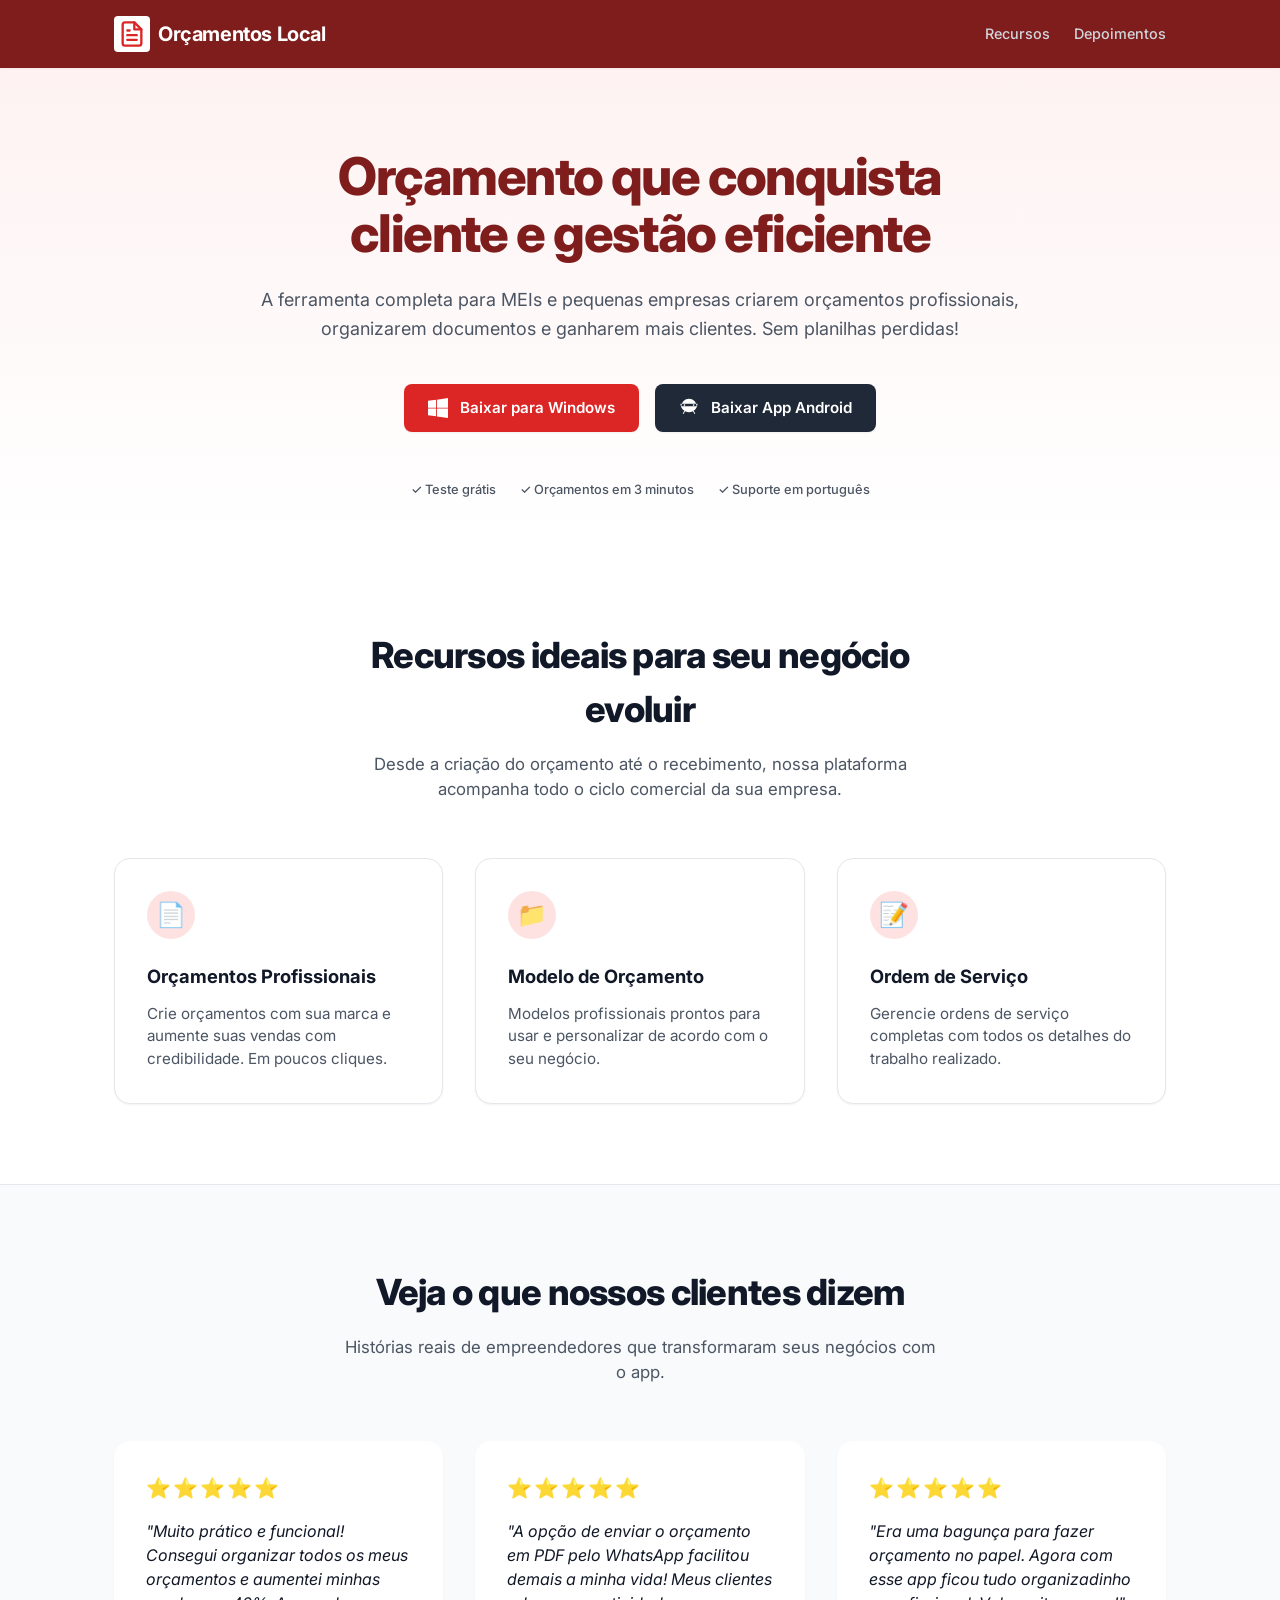
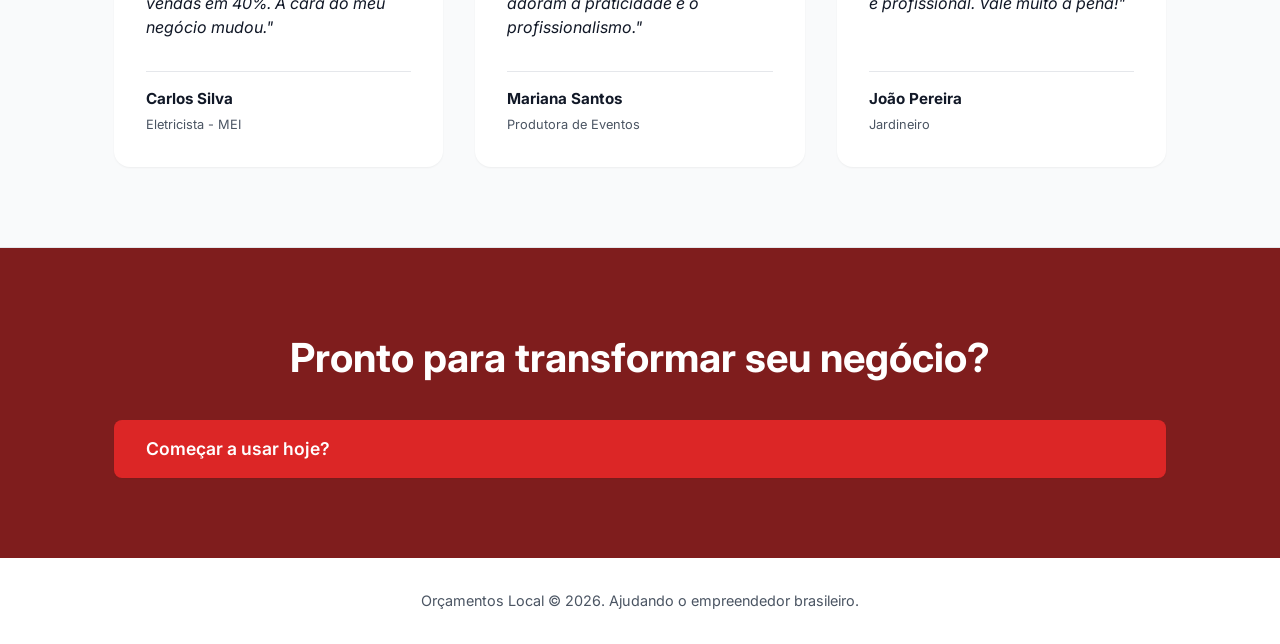
==== commit c92eabc2: "arrumando" ====
--- a/index.html
+++ b/index.html
@@ -53,14 +53,14 @@
           <p class="subtitle">A ferramenta completa para MEIs e pequenas empresas criarem orçamentos profissionais, organizarem documentos e ganharem mais clientes. Sem planilhas perdidas!</p>
           
           <div class="buttons">
-            <a class="btn btn-primary" href="https://pay.kiwify.com.br/I9dFNI9" target="_blank" rel="noopener" id="btn-windows">
+            <a class="btn btn-primary" href="https://drive.google.com/drive/folders/1gRQSOIG7Rkxvti3DklFNzjTR8FhxQzdj?usp=drive_link" target="_blank" rel="noopener" id="btn-windows">
               <svg class="btn-svg" viewBox="0 0 24 24" width="20" height="20" fill="currentColor">
                 <path d="M0 3.449L9.75 2.1v9.45H0V3.449zM0 12.45h9.75v9.45L0 20.551v-8.1zM10.8 1.95L24 0v11.55H10.8V1.95zM10.8 12.45H24v11.55l-13.2-1.95v-9.6z"/>
               </svg>
               <span>Baixar para Windows</span>
             </a>
 
-            <a class="btn btn-secondary" href="https://pay.kiwify.com.br/I9dFNI9" target="_blank" rel="noopener" id="btn-android">
+            <a class="btn btn-secondary" href="https://drive.google.com/drive/folders/1ZdwQRkuTWuwqeoj8a6K441aAKIlNO_kb?usp=drive_link" target="_blank" rel="noopener" id="btn-android">
               <svg class="btn-svg" viewBox="0 0 24 24" width="20" height="20" fill="currentColor">
                 <path d="M17.523 15.3l1.816 3.146a.5.5 0 1 1-.866.5l-1.838-3.185a10.05 10.05 0 0 1-9.27 0l-1.838 3.185a.5.5 0 0 1-.866-.5L6.477 15.3C3.666 13.565 1.75 10.51 1.75 7h20.5c0 3.51-1.916 6.565-4.727 8.3zm-11.023-5.8a1 1 0 1 0 0-2 1 1 0 0 0 0 2zm11 0a1 1 0 1 0 0-2 1 1 0 0 0 0 2zM12 .75a9.25 9.25 0 0 0-9.25 9.25h18.5A9.25 9.25 0 0 0 12 .75z"/>
               </svg>
@@ -75,10 +75,6 @@
           </div>
         </div>
 
-        <div class="hero-image-wrapper">
-          <!-- We use the absolute path to the generated image to embed it correctly -->
-          <img src="file:///C:/Users/virtus/.gemini/antigravity-ide/brain/290d1a55-6ab2-42a6-82fa-49fa16246a37/worker_using_app_1781218545106.png" alt="Profissional usando o Orçamentos Local no celular" class="hero-image" />
-        </div>
       </div>
     </section>
 
@@ -105,14 +101,6 @@
           </div>
           <h3>Modelo de Orçamento</h3>
           <p>Modelos profissionais prontos para usar e personalizar de acordo com o seu negócio.</p>
-        </div>
-
-        <div class="feature-card">
-          <div class="feature-icon-wrapper">
-            <span class="feature-icon">💲</span>
-          </div>
-          <h3>Recibo de Pagamento</h3>
-          <p>Emita recibos de forma rápida e profissional sempre que receber de seus clientes.</p>
         </div>
 
         <div class="feature-card">
--- a/style.css
+++ b/style.css
@@ -13,15 +13,15 @@
   /* Cores Principais */
   --bg-white: #ffffff;
   --bg-gray: #f9fafb;
-  --bg-hero-dark: #064e3b; /* Fundo do header / Topo escuro */
-  --bg-hero-light: #ecfdf5; /* Gradiente amigável verde muito claro */
+  --bg-hero-dark: #7f1d1d; /* Fundo do header / Topo escuro */
+  --bg-hero-light: #fef2f2; /* Gradiente vermelho muito claro */
   
   --text-dark: #111827;
   --text-muted: #4b5563;
   --text-light: #f3f4f6;
 
-  --primary: #059669;      /* Verde esmeralda forte */
-  --primary-hover: #047857;
+  --primary: #dc2626;      /* Vermelho principal do app */
+  --primary-hover: #b91c1c;
   --secondary: #1f2937;    /* Botão secundário escuro */
   --secondary-hover: #111827;
   
@@ -85,7 +85,7 @@
 }
 
 .logo-icon {
-  color: var(--primary); /* Se quiser deixar verde no fundo escuro, ou branco */
+  color: var(--primary);
   background: white;
   border-radius: 4px;
   padding: 4px;
@@ -141,15 +141,18 @@
 
 .hero {
   display: grid;
-  grid-template-columns: 1fr 1fr;
-  gap: 3rem;
-  align-items: center;
+  grid-template-columns: minmax(0, 760px);
+  justify-content: center;
+  gap: 2rem;
+  align-items: center;
+  text-align: center;
 }
 
 .hero-text {
   display: flex;
   flex-direction: column;
   gap: 1.5rem;
+  align-items: center;
 }
 
 h1 {
@@ -227,21 +230,6 @@
 }
 
 /* ── Imagem do Hero ── */
-.hero-image-wrapper {
-  position: relative;
-  border-radius: var(--radius-lg);
-  overflow: hidden;
-  box-shadow: var(--shadow-lg);
-  transform: rotate(2deg);
-  border: 8px solid white;
-}
-
-.hero-image {
-  width: 100%;
-  height: auto;
-  display: block;
-}
-
 /* ── Section Headers ── */
 .section-header {
   text-align: center;
@@ -287,11 +275,11 @@
 .feature-card:hover {
   box-shadow: var(--shadow-md);
   transform: translateY(-4px);
-  border-color: rgba(5, 150, 105, 0.2);
+  border-color: rgba(220, 38, 38, 0.2);
 }
 
 .feature-icon-wrapper {
-  background: #ecfdf5;
+  background: #fee2e2;
   width: 48px;
   height: 48px;
   border-radius: 50%;
@@ -449,13 +437,6 @@
   h1 {
     font-size: 2.5rem;
   }
-  
-  .hero-image-wrapper {
-    transform: rotate(0deg);
-    max-width: 500px;
-    margin: 0 auto;
-  }
-
   .hero-badges {
     justify-content: center;
   }
